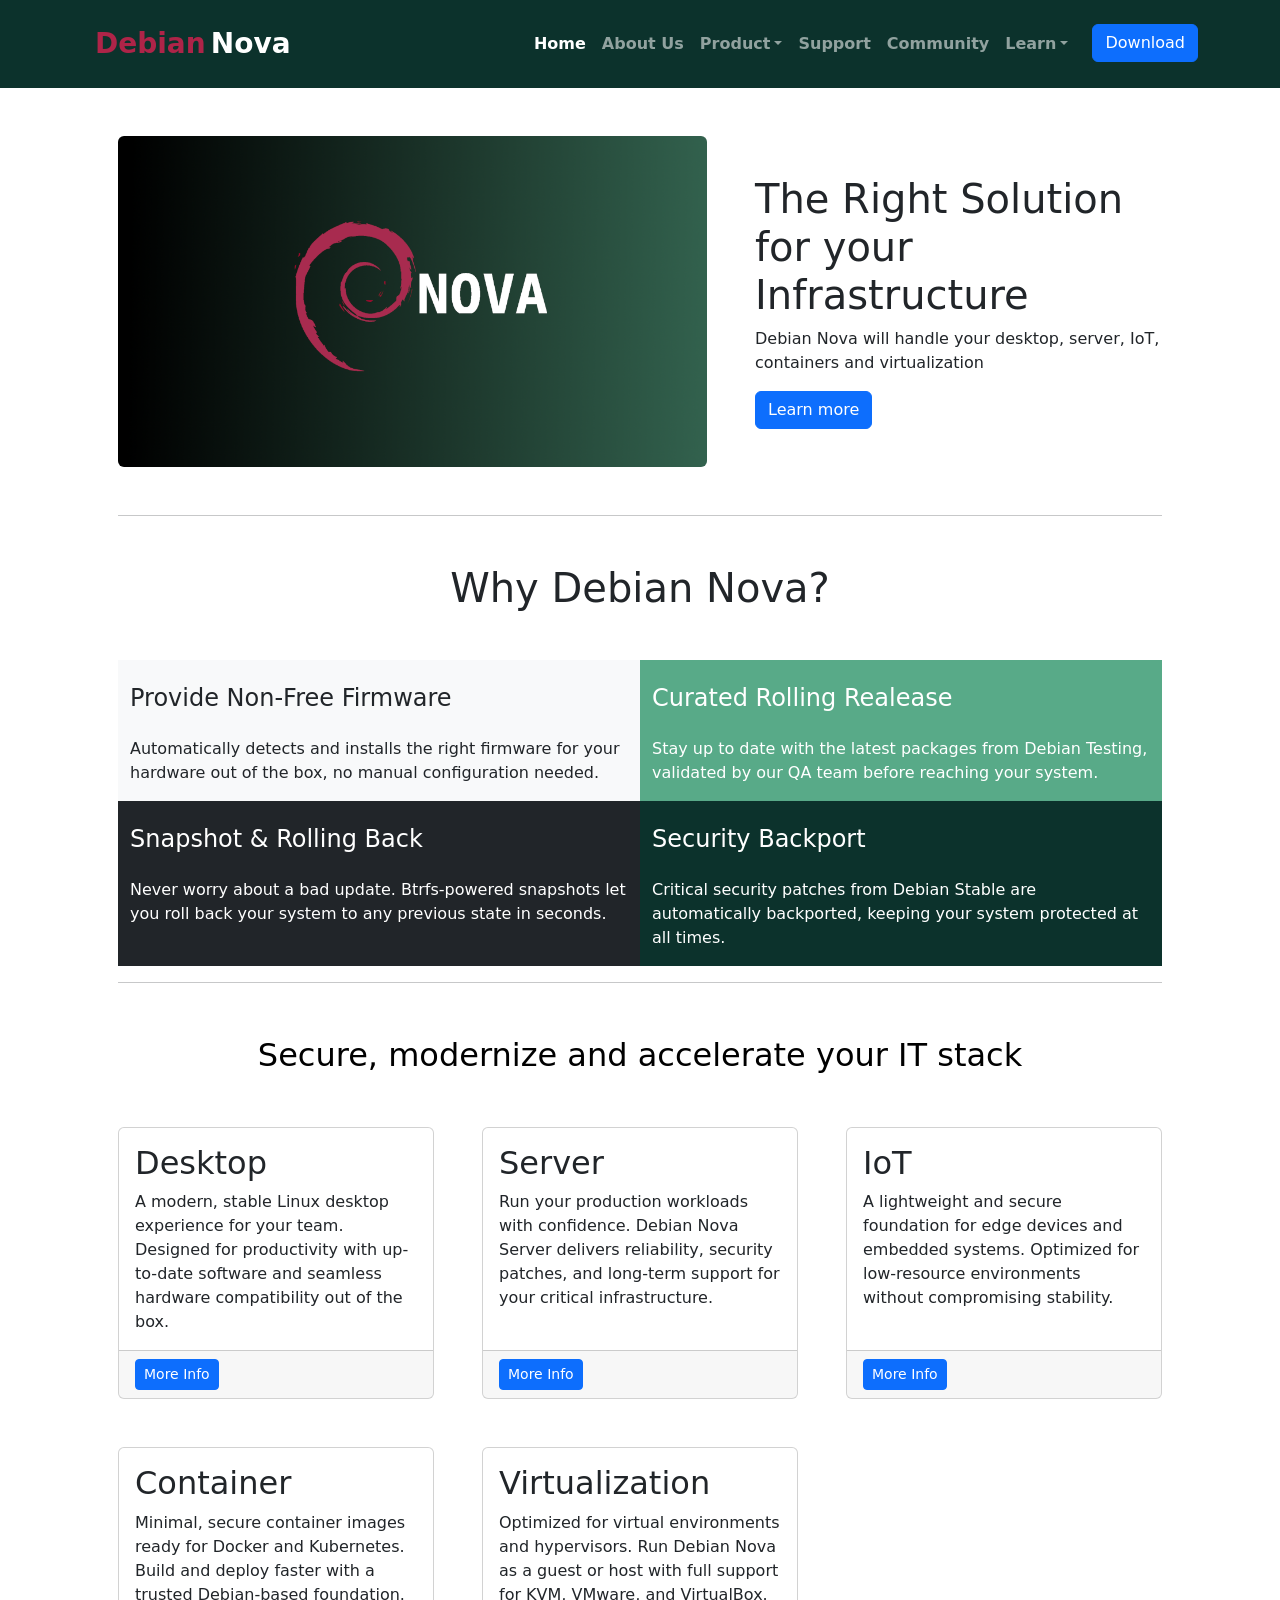
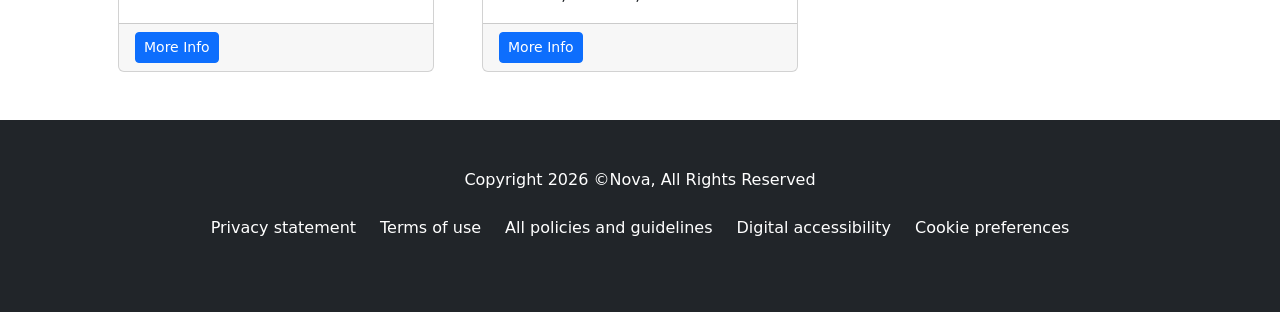
==== index.html @ 60dd5a4a "desain awal home page" ====
<!DOCTYPE html>
<html lang="en">
    <head>
        <meta charset="utf-8" />
        <meta name="viewport" content="width=device-width, initial-scale=1, shrink-to-fit=no" />
        <meta name="description" content="" />
        <meta name="author" content="" />
        <title>Debian Nova — Open Source Sofware Linux Distribution for Enterprise</title>
        <!-- Favicon-->
        <link rel="icon" type="image/x-icon" href="assets/favicon.ico" />
        <!-- Core theme CSS (includes Bootstrap)-->
        <link href="css/bootstrap-style.css" rel="stylesheet" />
        <link href="css/style.css" rel="stylesheet" />
    </head>
    <body>
        <!-- Responsive navbar-->
        <nav class="navbar navbar-expand-lg navbar-dark bg-deep-forest-green sticky-top">
            <div class="container py-2">
				<button class="btn nav-bar-brand">
					<span class="fs-3 text-decoration-none fw-bold text-crimson" href="#!">Debian</span>
					<span class="fs-3 text-decoration-none fw-bold text-white" href="#!">Nova</span>
				</button>
                <button class="navbar-toggler" type="button" data-bs-toggle="collapse" data-bs-target="#navbarSupportedContent" aria-controls="navbarSupportedContent" aria-expanded="false" aria-label="Toggle navigation"><span class="navbar-toggler-icon"></span></button>
                <div class="collapse navbar-collapse" id="navbarSupportedContent">
                    <ul class="navbar-nav ms-auto mb-2 mb-lg-0">
                        <li class="nav-item fw-bold"><a class="nav-link active" aria-current="page" href="#!">Home</a></li>
                        <li class="nav-item fw-bold"><a class="nav-link" href="#!">About Us</a></li>
                        <li class="nav-item">
							<div class="dropdown">
								<a class="nav-link fw-bold dropdown-toggle" data-bs-toggle="dropdown" aria-expanded="false" href="#">Product</a>
								<ul class="dropdown-menu">
									<li class="nav-item"><a class="dropdown-item" href="#!">Documentation</a></li>
									<li class="nav-item"><a class="dropdown-item" href="#!">Subscription</a></li>
								</ul>
							</div>
						</li>
                        <li class="nav-item fw-bold"><a class="nav-link" href="#!">Support</a></li>
                        <li class="nav-item fw-bold"><a class="nav-link" href="#!">Community</a></li>
                        <li class="nav-item">
							<div class="dropdown">
								<a class="nav-link fw-bold dropdown-toggle" data-bs-toggle="dropdown" aria-expanded="false" href="#!">Learn</a>
								<ul class="dropdown-menu">
									<li class="nav-item"><a class="dropdown-item" href="#!">Training</a></li>
									<li class="nav-item"><a class="dropdown-item" href="#!">Certification</a></li>
								</ul>
							</div>
						</li>
                        <li class="nav-item">
							<a class="btn btn-primary ms-3" href="#!">Download</a>
						</li>
                    </ul>
                </div>
            </div>
        </nav>
        <!-- Page Content-->
        <div class="container px-4 px-lg-5">
            <!-- Heading Row-->
            <div class="row gx-4 gx-lg-5 align-items-center my-5">
                <div class="col-lg-7">
					<img class="img-fluid rounded mb-4 mb-lg-0" src="assets/debian-nova-logo-gradient.png" alt="..." />
				</div>
                <div class="col-lg-5">
                    <h1 class="font-weight-light">The Right Solution for your Infrastructure</h1>
					<p>Debian Nova will handle your desktop, server, IoT, containers and virtualization</p>
                    <a class="btn btn-primary" href="#learn-more">Learn more</a>
                </div>
            </div>
            <!-- Learn more -->
            <div class="grid-row--50-50-on-large" id="learn-more">
				<hr class="p-rule">
				<div class="text-center m-5">
					<h1>Why Debian Nova?</h1>
				</div>
					<div class="container">
						<div class="row">
							<div class="col-md-6 bg-light">
								<h4 class="mt-4 mb-4">Provide Non-Free Firmware</h4>
								<p>
									Automatically detects and installs the right firmware for your hardware
									out of the box, no manual configuration needed.
								</p>
								<!--<a href="#" class="btn btn-outline-dark">Explore Desktop</a>-->
							</div>
							<div class="col-md-6 bg-medium-aquamarine">
								<h4 class="mt-4 mb-4 text-white">Curated Rolling Realease</h4>
								<p class="text-white">
									Stay up to date with the latest packages from Debian Testing,
									validated by our QA team before reaching your system.
								</p>
								<!--<a href="#" class="btn btn-outline-dark">Explore Server</a>-->
							</div>
						</div>
						<div class="row">
							<div class="col-md-6 bg-dark">
								<h4 class="mt-4 mb-4 text-white">Snapshot & Rolling Back</h4>
								<p class="text-white">
									Never worry about a bad update. Btrfs-powered snapshots let you
									roll back your system to any previous state in seconds.
								</p>
								<!--<a href="#" class="btn btn-outline-dark">Explore Container</a>-->
							</div>
							<div class="col-md-6 bg-deep-forest-green">
								<h4 class="mt-4 mb-4 text-white">Security Backport</h4>
								<p class="text-white">
									Critical security patches from Debian Stable are automatically
									backported, keeping your system protected at all times.
								</p>
								<!--<a href="#" class="btn btn-outline-dark">Cut Your Cost</a>-->
							</div>
						</div>
					</div>
				<hr class="p-rule">
            </div>
			<p class="text-center text-black m-5 fs-2" id="learn-more">Secure, modernize and accelerate your IT stack</p>
            <!-- Content Row-->
            <div class="row gx-4 gx-lg-5">
                <div class="col-md-4 mb-5">
                    <div class="card h-100">
                        <div class="card-body">
                            <h2 class="card-title">Desktop</h2>
                            <p class="card-text">
								A modern, stable Linux desktop experience for your team. Designed for productivity with up-to-date software and seamless hardware compatibility out of the box.
							</p>
                        </div>
                        <div class="card-footer"><a class="btn btn-primary btn-sm" href="#!">More Info</a></div>
                    </div>
                </div>
                <div class="col-md-4 mb-5">
                    <div class="card h-100">
                        <div class="card-body">
                            <h2 class="card-title">Server</h2>
                            <p class="card-text">
								Run your production workloads with confidence. Debian Nova Server delivers reliability, security patches, and long-term support for your critical infrastructure.
							</p>
                        </div>
                        <div class="card-footer"><a class="btn btn-primary btn-sm" href="#!">More Info</a></div>
                    </div>
                </div>
                <div class="col-md-4 mb-5">
                    <div class="card h-100">
                        <div class="card-body">
                            <h2 class="card-title">IoT</h2>
                            <p class="card-text">
								A lightweight and secure foundation for edge devices and embedded systems. Optimized for low-resource environments without compromising stability.
							</p>
                        </div>
                        <div class="card-footer"><a class="btn btn-primary btn-sm" href="#!">More Info</a></div>
                    </div>
                </div>
                <div class="col-md-4 mb-5">
                    <div class="card h-100">
                        <div class="card-body">
                            <h2 class="card-title">Container</h2>
                            <p class="card-text">
								Minimal, secure container images ready for Docker and Kubernetes. Build and deploy faster with a trusted Debian-based foundation.
							</p>
                        </div>
                        <div class="card-footer"><a class="btn btn-primary btn-sm" href="#!">More Info</a></div>
                    </div>
                </div>
                <div class="col-md-4 mb-5">
                    <div class="card h-100">
                        <div class="card-body">
                            <h2 class="card-title">Virtualization</h2>
                            <p class="card-text">
								Optimized for virtual environments and hypervisors. Run Debian Nova as a guest or host with full support for KVM, VMware, and VirtualBox.
							</p>
                        </div>
                        <div class="card-footer"><a class="btn btn-primary btn-sm" href="#!">More Info</a></div>
                    </div>
                </div>
            </div>
        </div>
        <!-- Footer-->
        <footer class="py-5 bg-dark">
            <div class="container px-4 px-lg-5">
				<p class="m-0 text-center text-white">Copyright 2026 &copy;Nova, All Rights Reserved</p>
				<div class="my-4 justify-content-center d-flex gap-4">
					<a class="text-white text-decoration-none hover-underline" href="#">Privacy statement</a>
					<a class="text-white text-decoration-none hover-underline" href="#">Terms of use</a>
					<a class="text-white text-decoration-none hover-underline" href="#">All policies and guidelines</a>
					<a class="text-white text-decoration-none hover-underline" href="#">Digital accessibility</a>
					<a class="text-white text-decoration-none hover-underline" href="#">Cookie preferences</a>
				</div>
			</div>
        </footer>
        <!-- Bootstrap core JS-->
        <script src="https://cdn.jsdelivr.net/npm/bootstrap@5.2.3/dist/js/bootstrap.bundle.min.js"></script>
        <!-- Core theme JS-->
        <script src="js/scripts.js"></script>
    </body>
</html>
---- css/style.css ----
:root {
	--clr-premium-white: #F6F3EB;
	--clr-deep-forest-green: #0c322c;
	--clr-medium-aquamarine: #58aa88;

	--clr-deep-forest-green-rgb: 12, 50, 44;
	--clr-medium-aquamarine-rgb: 88, 170, 136;
	--clr-crimson-rgb: 174, 36, 72;
}

.text-crimson {
  --bs-text-opacity: 1;
  color: rgba(174, 36, 72, 1) !important;
}

.text-crimson-50 {
  --bs-text-opacity: 1;
  color: rgba(174, 36, 72, 0.5) !important;
}

.bg-medium-aquamarine {
	--clr-bg-opacity: 1;
	background-color: rgba(var(--clr-medium-aquamarine-rgb), var(--clr-bg-opacity)) !important;
}

.bg-crimson {
	--clr-bg-opacity: 1;
	background-color: rgba(var(--clr-crimson-rgb), var(--clr-bg-opacity)) !important;
}

.bg-deep-forest-green {
	--clr-bg-opacity: 1;
	background-color: rgba(var(--clr-deep-forest-green-rgb), var(--clr-bg-opacity)) !important;
}
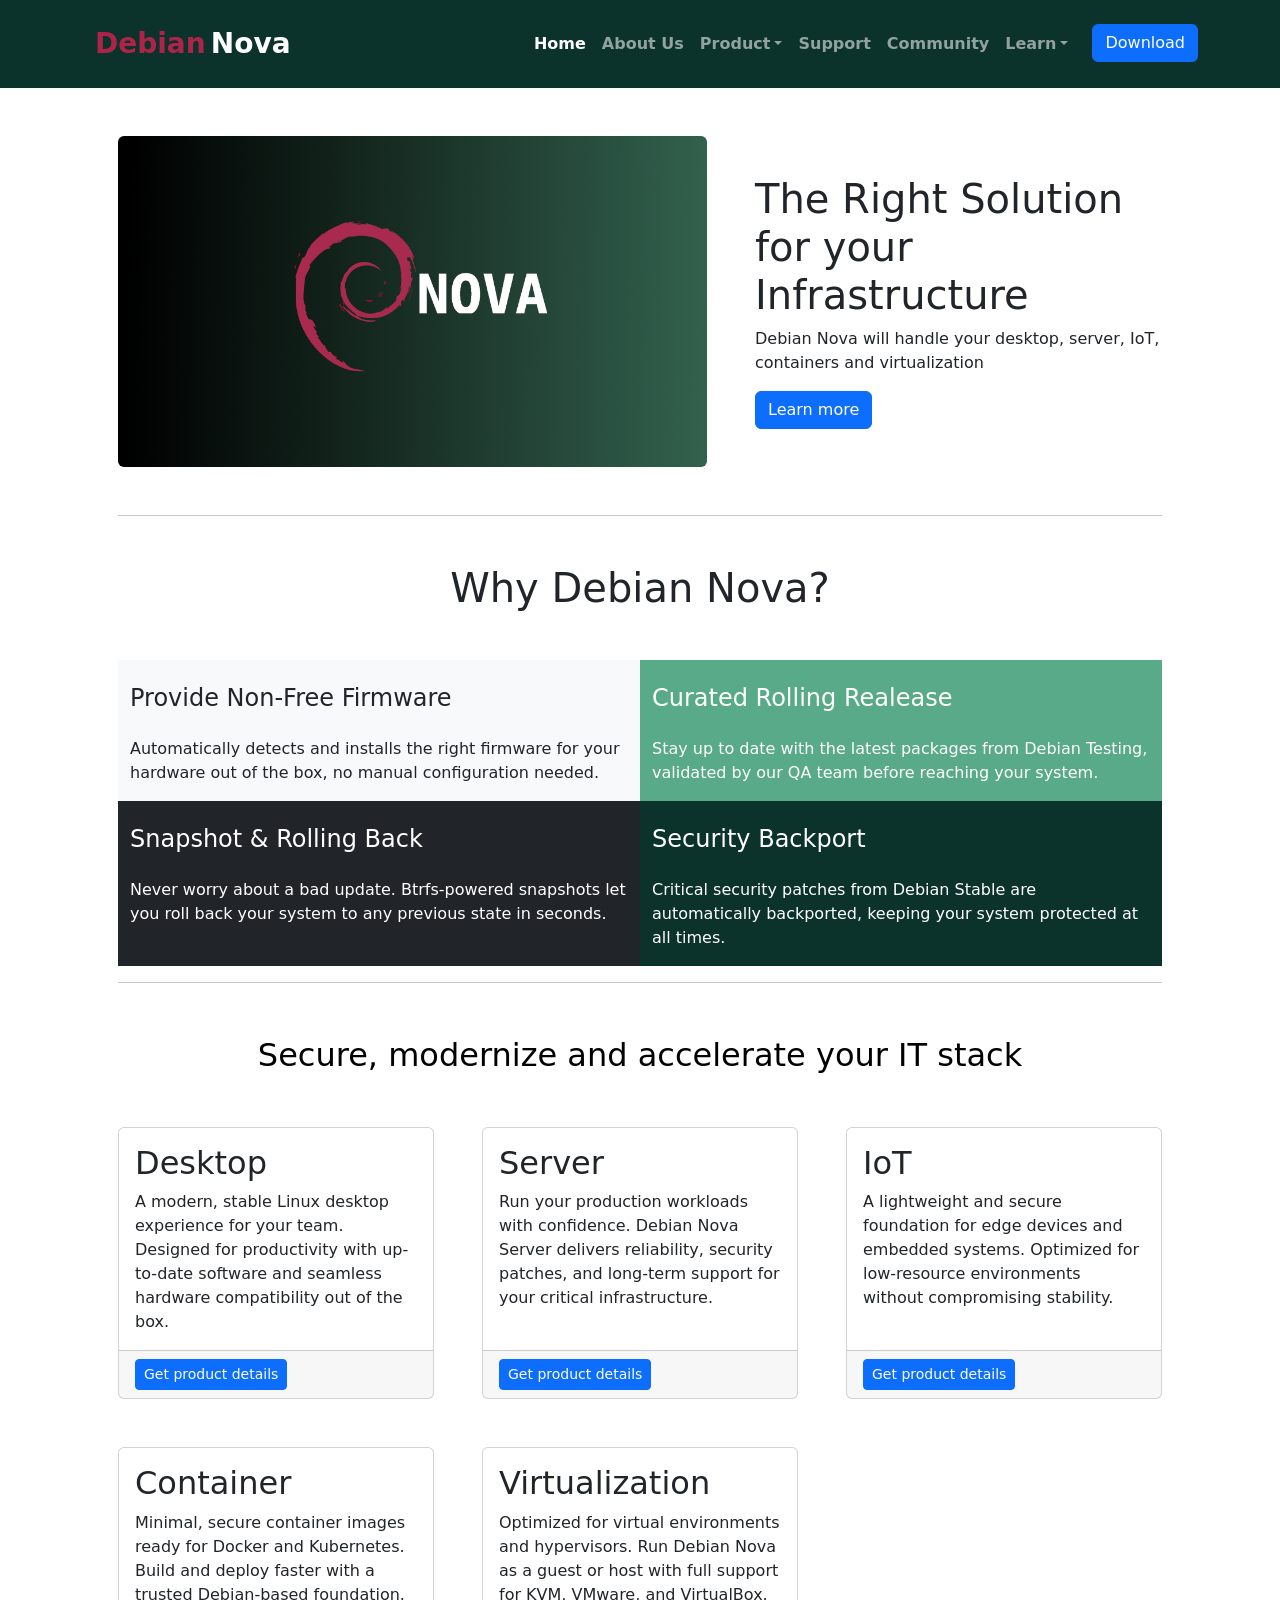
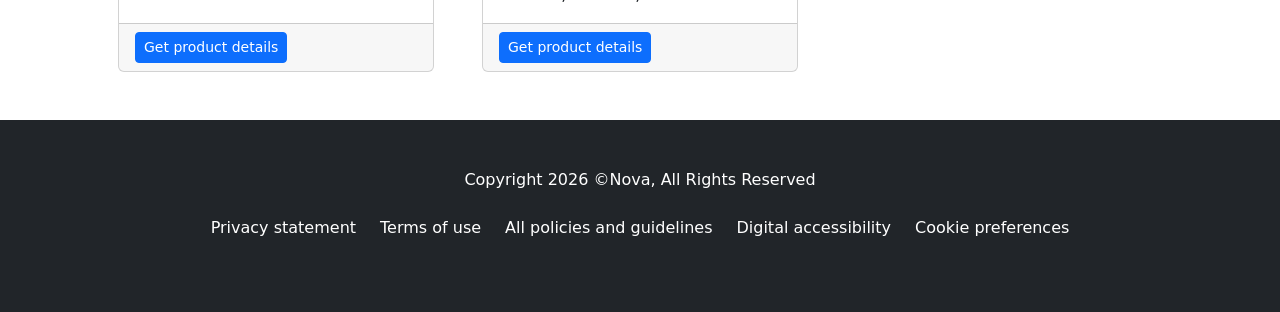
==== commit 0b959b57: "perubahan kecil" ====
--- a/index.html
+++ b/index.html
@@ -3,7 +3,7 @@
     <head>
         <meta charset="utf-8" />
         <meta name="viewport" content="width=device-width, initial-scale=1, shrink-to-fit=no" />
-        <meta name="description" content="" />
+        <meta name="description" content="Home page" />
         <meta name="author" content="" />
         <title>Debian Nova — Open Source Sofware Linux Distribution for Enterprise</title>
         <!-- Favicon-->
@@ -13,45 +13,8 @@
         <link href="css/style.css" rel="stylesheet" />
     </head>
     <body>
-        <!-- Responsive navbar-->
-        <nav class="navbar navbar-expand-lg navbar-dark bg-deep-forest-green sticky-top">
-            <div class="container py-2">
-				<button class="btn nav-bar-brand">
-					<span class="fs-3 text-decoration-none fw-bold text-crimson" href="#!">Debian</span>
-					<span class="fs-3 text-decoration-none fw-bold text-white" href="#!">Nova</span>
-				</button>
-                <button class="navbar-toggler" type="button" data-bs-toggle="collapse" data-bs-target="#navbarSupportedContent" aria-controls="navbarSupportedContent" aria-expanded="false" aria-label="Toggle navigation"><span class="navbar-toggler-icon"></span></button>
-                <div class="collapse navbar-collapse" id="navbarSupportedContent">
-                    <ul class="navbar-nav ms-auto mb-2 mb-lg-0">
-                        <li class="nav-item fw-bold"><a class="nav-link active" aria-current="page" href="#!">Home</a></li>
-                        <li class="nav-item fw-bold"><a class="nav-link" href="#!">About Us</a></li>
-                        <li class="nav-item">
-							<div class="dropdown">
-								<a class="nav-link fw-bold dropdown-toggle" data-bs-toggle="dropdown" aria-expanded="false" href="#">Product</a>
-								<ul class="dropdown-menu">
-									<li class="nav-item"><a class="dropdown-item" href="#!">Documentation</a></li>
-									<li class="nav-item"><a class="dropdown-item" href="#!">Subscription</a></li>
-								</ul>
-							</div>
-						</li>
-                        <li class="nav-item fw-bold"><a class="nav-link" href="#!">Support</a></li>
-                        <li class="nav-item fw-bold"><a class="nav-link" href="#!">Community</a></li>
-                        <li class="nav-item">
-							<div class="dropdown">
-								<a class="nav-link fw-bold dropdown-toggle" data-bs-toggle="dropdown" aria-expanded="false" href="#!">Learn</a>
-								<ul class="dropdown-menu">
-									<li class="nav-item"><a class="dropdown-item" href="#!">Training</a></li>
-									<li class="nav-item"><a class="dropdown-item" href="#!">Certification</a></li>
-								</ul>
-							</div>
-						</li>
-                        <li class="nav-item">
-							<a class="btn btn-primary ms-3" href="#!">Download</a>
-						</li>
-                    </ul>
-                </div>
-            </div>
-        </nav>
+		<script src="js/navbar.js"></script>
+		<custom-navbar></custom-navbar>
         <!-- Page Content-->
         <div class="container px-4 px-lg-5">
             <!-- Heading Row-->
@@ -76,16 +39,14 @@
 							<div class="col-md-6 bg-light">
 								<h4 class="mt-4 mb-4">Provide Non-Free Firmware</h4>
 								<p>
-									Automatically detects and installs the right firmware for your hardware
-									out of the box, no manual configuration needed.
+									Automatically detects and installs the right firmware for your hardware out of the box, no manual configuration needed.
 								</p>
 								<!--<a href="#" class="btn btn-outline-dark">Explore Desktop</a>-->
 							</div>
 							<div class="col-md-6 bg-medium-aquamarine">
 								<h4 class="mt-4 mb-4 text-white">Curated Rolling Realease</h4>
 								<p class="text-white">
-									Stay up to date with the latest packages from Debian Testing,
-									validated by our QA team before reaching your system.
+									Stay up to date with the latest packages from Debian Testing, validated by our QA team before reaching your system.
 								</p>
 								<!--<a href="#" class="btn btn-outline-dark">Explore Server</a>-->
 							</div>
@@ -94,16 +55,14 @@
 							<div class="col-md-6 bg-dark">
 								<h4 class="mt-4 mb-4 text-white">Snapshot & Rolling Back</h4>
 								<p class="text-white">
-									Never worry about a bad update. Btrfs-powered snapshots let you
-									roll back your system to any previous state in seconds.
+									Never worry about a bad update. Btrfs-powered snapshots let you roll back your system to any previous state in seconds.
 								</p>
 								<!--<a href="#" class="btn btn-outline-dark">Explore Container</a>-->
 							</div>
 							<div class="col-md-6 bg-deep-forest-green">
 								<h4 class="mt-4 mb-4 text-white">Security Backport</h4>
 								<p class="text-white">
-									Critical security patches from Debian Stable are automatically
-									backported, keeping your system protected at all times.
+									Critical security patches from Debian Stable are automatically backported, keeping your system protected at all times.
 								</p>
 								<!--<a href="#" class="btn btn-outline-dark">Cut Your Cost</a>-->
 							</div>
@@ -122,7 +81,7 @@
 								A modern, stable Linux desktop experience for your team. Designed for productivity with up-to-date software and seamless hardware compatibility out of the box.
 							</p>
                         </div>
-                        <div class="card-footer"><a class="btn btn-primary btn-sm" href="#!">More Info</a></div>
+                        <div class="card-footer"><a class="btn btn-primary btn-sm" href="#!">Get product details</a></div>
                     </div>
                 </div>
                 <div class="col-md-4 mb-5">
@@ -133,7 +92,7 @@
 								Run your production workloads with confidence. Debian Nova Server delivers reliability, security patches, and long-term support for your critical infrastructure.
 							</p>
                         </div>
-                        <div class="card-footer"><a class="btn btn-primary btn-sm" href="#!">More Info</a></div>
+                        <div class="card-footer"><a class="btn btn-primary btn-sm" href="#!">Get product details</a></div>
                     </div>
                 </div>
                 <div class="col-md-4 mb-5">
@@ -144,7 +103,7 @@
 								A lightweight and secure foundation for edge devices and embedded systems. Optimized for low-resource environments without compromising stability.
 							</p>
                         </div>
-                        <div class="card-footer"><a class="btn btn-primary btn-sm" href="#!">More Info</a></div>
+                        <div class="card-footer"><a class="btn btn-primary btn-sm" href="#!">Get product details</a></div>
                     </div>
                 </div>
                 <div class="col-md-4 mb-5">
@@ -155,7 +114,7 @@
 								Minimal, secure container images ready for Docker and Kubernetes. Build and deploy faster with a trusted Debian-based foundation.
 							</p>
                         </div>
-                        <div class="card-footer"><a class="btn btn-primary btn-sm" href="#!">More Info</a></div>
+                        <div class="card-footer"><a class="btn btn-primary btn-sm" href="#!">Get product details</a></div>
                     </div>
                 </div>
                 <div class="col-md-4 mb-5">
@@ -166,24 +125,13 @@
 								Optimized for virtual environments and hypervisors. Run Debian Nova as a guest or host with full support for KVM, VMware, and VirtualBox.
 							</p>
                         </div>
-                        <div class="card-footer"><a class="btn btn-primary btn-sm" href="#!">More Info</a></div>
+                        <div class="card-footer"><a class="btn btn-primary btn-sm" href="#!">Get product details</a></div>
                     </div>
                 </div>
             </div>
         </div>
-        <!-- Footer-->
-        <footer class="py-5 bg-dark">
-            <div class="container px-4 px-lg-5">
-				<p class="m-0 text-center text-white">Copyright 2026 &copy;Nova, All Rights Reserved</p>
-				<div class="my-4 justify-content-center d-flex gap-4">
-					<a class="text-white text-decoration-none hover-underline" href="#">Privacy statement</a>
-					<a class="text-white text-decoration-none hover-underline" href="#">Terms of use</a>
-					<a class="text-white text-decoration-none hover-underline" href="#">All policies and guidelines</a>
-					<a class="text-white text-decoration-none hover-underline" href="#">Digital accessibility</a>
-					<a class="text-white text-decoration-none hover-underline" href="#">Cookie preferences</a>
-				</div>
-			</div>
-        </footer>
+		<script src="js/footer.js"></script>
+		<custom-footer>
         <!-- Bootstrap core JS-->
         <script src="https://cdn.jsdelivr.net/npm/bootstrap@5.2.3/dist/js/bootstrap.bundle.min.js"></script>
         <!-- Core theme JS-->
--- a/css/style.css
+++ b/css/style.css
@@ -5,7 +5,9 @@
 
 	--clr-deep-forest-green-rgb: 12, 50, 44;
 	--clr-medium-aquamarine-rgb: 88, 170, 136;
+	--clr-light-crimson-rgb: 175, 79, 104;
 	--clr-crimson-rgb: 174, 36, 72;
+	--clr-crimson-rgb-50: 174, 36, 72;
 }
 
 .text-crimson {
@@ -28,7 +30,16 @@
 	background-color: rgba(var(--clr-crimson-rgb), var(--clr-bg-opacity)) !important;
 }
 
+.bg-light-crimson {
+	--clr-bg-opacity: 1;
+	background-color: rgba(var(--clr-light-crimson-rgb), var(--clr-bg-opacity)) !important;
+}
+
 .bg-deep-forest-green {
 	--clr-bg-opacity: 1;
 	background-color: rgba(var(--clr-deep-forest-green-rgb), var(--clr-bg-opacity)) !important;
 }
+
+.hover-underline:hover {
+	text-decoration: underline !important;
+}
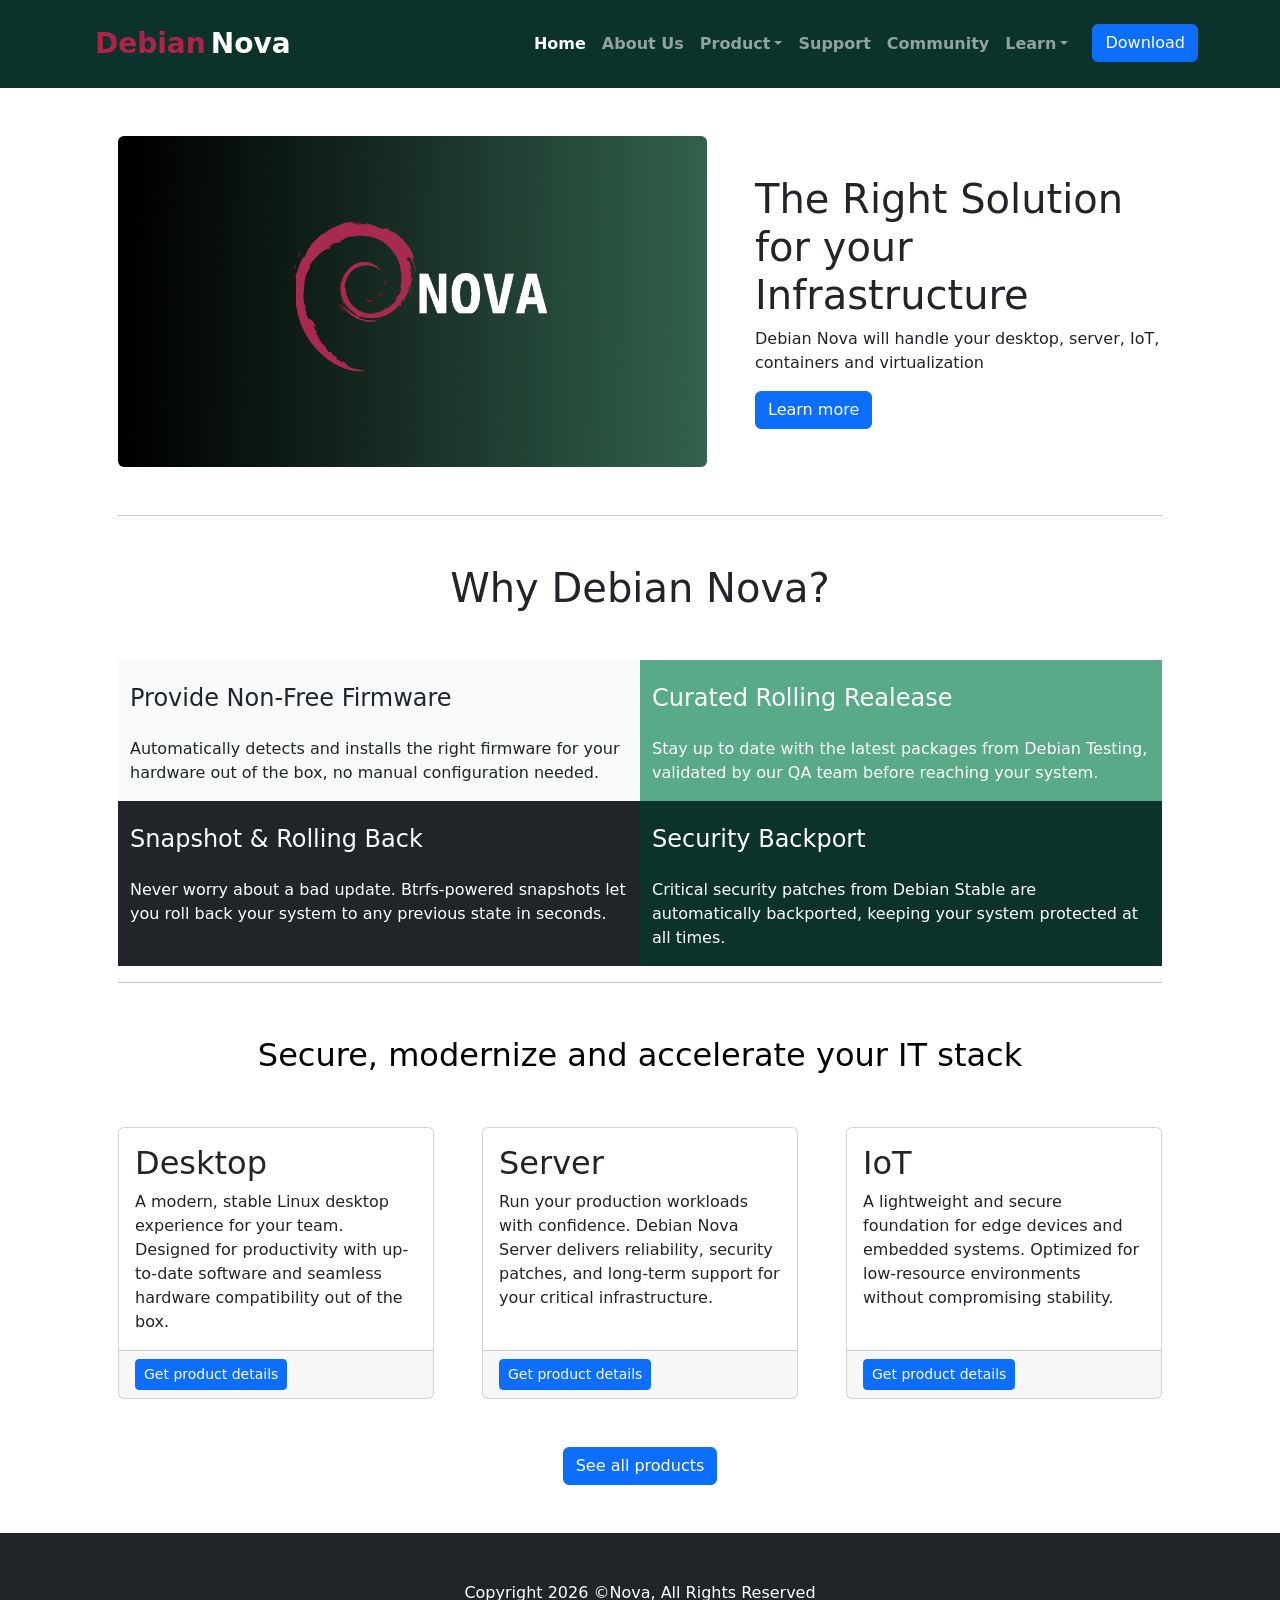
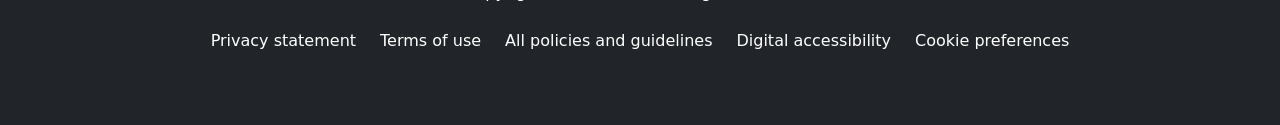
==== commit 1e8fb1cc: "menambahkan button 'See all products'" ====
--- a/index.html
+++ b/index.html
@@ -17,118 +17,109 @@
 		<custom-navbar></custom-navbar>
         <!-- Page Content-->
         <div class="container px-4 px-lg-5">
-            <!-- Heading Row-->
-            <div class="row gx-4 gx-lg-5 align-items-center my-5">
-                <div class="col-lg-7">
-					<img class="img-fluid rounded mb-4 mb-lg-0" src="assets/debian-nova-logo-gradient.png" alt="..." />
+
+			<section>
+				<!-- Heading Row-->
+				<div class="row gx-4 gx-lg-5 align-items-center my-5">
+					<div class="col-lg-7">
+						<img class="img-fluid rounded mb-4 mb-lg-0" src="assets/debian-nova-logo-gradient.png" alt="logo debian nova" />
+					</div>
+					<div class="col-lg-5">
+						<h1 class="font-weight-light">The Right Solution for your Infrastructure</h1>
+						<p>Debian Nova will handle your desktop, server, IoT, containers and virtualization</p>
+						<a class="btn btn-primary" href="#learn-more">Learn more</a>
+					</div>
 				</div>
-                <div class="col-lg-5">
-                    <h1 class="font-weight-light">The Right Solution for your Infrastructure</h1>
-					<p>Debian Nova will handle your desktop, server, IoT, containers and virtualization</p>
-                    <a class="btn btn-primary" href="#learn-more">Learn more</a>
-                </div>
-            </div>
-            <!-- Learn more -->
-            <div class="grid-row--50-50-on-large" id="learn-more">
-				<hr class="p-rule">
-				<div class="text-center m-5">
-					<h1>Why Debian Nova?</h1>
-				</div>
-					<div class="container">
-						<div class="row">
-							<div class="col-md-6 bg-light">
-								<h4 class="mt-4 mb-4">Provide Non-Free Firmware</h4>
-								<p>
-									Automatically detects and installs the right firmware for your hardware out of the box, no manual configuration needed.
-								</p>
-								<!--<a href="#" class="btn btn-outline-dark">Explore Desktop</a>-->
+			</section>
+
+			<section>
+				<!-- Learn more -->
+				<div class="grid-row--50-50-on-large" id="learn-more">
+					<hr class="p-rule">
+					<div class="text-center m-5">
+						<h1>Why Debian Nova?</h1>
+					</div>
+						<div class="container">
+							<div class="row">
+								<div class="col-md-6 bg-light">
+									<h4 class="mt-4 mb-4">Provide Non-Free Firmware</h4>
+									<p>
+										Automatically detects and installs the right firmware for your hardware out of the box, no manual configuration needed.
+									</p>
+									<!--<a href="#" class="btn btn-outline-dark">Explore Desktop</a>-->
+								</div>
+								<div class="col-md-6 bg-medium-aquamarine">
+									<h4 class="mt-4 mb-4 text-white">Curated Rolling Realease</h4>
+									<p class="text-white">
+										Stay up to date with the latest packages from Debian Testing, validated by our QA team before reaching your system.
+									</p>
+									<!--<a href="#" class="btn btn-outline-dark">Explore Server</a>-->
+								</div>
 							</div>
-							<div class="col-md-6 bg-medium-aquamarine">
-								<h4 class="mt-4 mb-4 text-white">Curated Rolling Realease</h4>
-								<p class="text-white">
-									Stay up to date with the latest packages from Debian Testing, validated by our QA team before reaching your system.
-								</p>
-								<!--<a href="#" class="btn btn-outline-dark">Explore Server</a>-->
+							<div class="row">
+								<div class="col-md-6 bg-dark">
+									<h4 class="mt-4 mb-4 text-white">Snapshot & Rolling Back</h4>
+									<p class="text-white">
+										Never worry about a bad update. Btrfs-powered snapshots let you roll back your system to any previous state in seconds.
+									</p>
+									<!--<a href="#" class="btn btn-outline-dark">Explore Container</a>-->
+								</div>
+								<div class="col-md-6 bg-deep-forest-green">
+									<h4 class="mt-4 mb-4 text-white">Security Backport</h4>
+									<p class="text-white">
+										Critical security patches from Debian Stable are automatically backported, keeping your system protected at all times.
+									</p>
+									<!--<a href="#" class="btn btn-outline-dark">Cut Your Cost</a>-->
+								</div>
 							</div>
 						</div>
-						<div class="row">
-							<div class="col-md-6 bg-dark">
-								<h4 class="mt-4 mb-4 text-white">Snapshot & Rolling Back</h4>
-								<p class="text-white">
-									Never worry about a bad update. Btrfs-powered snapshots let you roll back your system to any previous state in seconds.
+					<hr class="p-rule">
+				</div>
+			</section>
+
+			<section class="my-5">
+				<p class="text-center text-black m-5 fs-2" id="learn-more">Secure, modernize and accelerate your IT stack</p>
+				<!-- Content Row-->
+				<div class="row gx-4 gx-lg-5">
+					<div class="col-md-4 mb-5">
+						<div class="card h-100">
+							<div class="card-body">
+								<h2 class="card-title">Desktop</h2>
+								<p class="card-text">
+									A modern, stable Linux desktop experience for your team. Designed for productivity with up-to-date software and seamless hardware compatibility out of the box.
 								</p>
-								<!--<a href="#" class="btn btn-outline-dark">Explore Container</a>-->
 							</div>
-							<div class="col-md-6 bg-deep-forest-green">
-								<h4 class="mt-4 mb-4 text-white">Security Backport</h4>
-								<p class="text-white">
-									Critical security patches from Debian Stable are automatically backported, keeping your system protected at all times.
-								</p>
-								<!--<a href="#" class="btn btn-outline-dark">Cut Your Cost</a>-->
-							</div>
+							<div class="card-footer"><a class="btn btn-primary btn-sm" href="#!">Get product details</a></div>
 						</div>
 					</div>
-				<hr class="p-rule">
-            </div>
-			<p class="text-center text-black m-5 fs-2" id="learn-more">Secure, modernize and accelerate your IT stack</p>
-            <!-- Content Row-->
-            <div class="row gx-4 gx-lg-5">
-                <div class="col-md-4 mb-5">
-                    <div class="card h-100">
-                        <div class="card-body">
-                            <h2 class="card-title">Desktop</h2>
-                            <p class="card-text">
-								A modern, stable Linux desktop experience for your team. Designed for productivity with up-to-date software and seamless hardware compatibility out of the box.
-							</p>
-                        </div>
-                        <div class="card-footer"><a class="btn btn-primary btn-sm" href="#!">Get product details</a></div>
-                    </div>
-                </div>
-                <div class="col-md-4 mb-5">
-                    <div class="card h-100">
-                        <div class="card-body">
-                            <h2 class="card-title">Server</h2>
-                            <p class="card-text">
-								Run your production workloads with confidence. Debian Nova Server delivers reliability, security patches, and long-term support for your critical infrastructure.
-							</p>
-                        </div>
-                        <div class="card-footer"><a class="btn btn-primary btn-sm" href="#!">Get product details</a></div>
-                    </div>
-                </div>
-                <div class="col-md-4 mb-5">
-                    <div class="card h-100">
-                        <div class="card-body">
-                            <h2 class="card-title">IoT</h2>
-                            <p class="card-text">
-								A lightweight and secure foundation for edge devices and embedded systems. Optimized for low-resource environments without compromising stability.
-							</p>
-                        </div>
-                        <div class="card-footer"><a class="btn btn-primary btn-sm" href="#!">Get product details</a></div>
-                    </div>
-                </div>
-                <div class="col-md-4 mb-5">
-                    <div class="card h-100">
-                        <div class="card-body">
-                            <h2 class="card-title">Container</h2>
-                            <p class="card-text">
-								Minimal, secure container images ready for Docker and Kubernetes. Build and deploy faster with a trusted Debian-based foundation.
-							</p>
-                        </div>
-                        <div class="card-footer"><a class="btn btn-primary btn-sm" href="#!">Get product details</a></div>
-                    </div>
-                </div>
-                <div class="col-md-4 mb-5">
-                    <div class="card h-100">
-                        <div class="card-body">
-                            <h2 class="card-title">Virtualization</h2>
-                            <p class="card-text">
-								Optimized for virtual environments and hypervisors. Run Debian Nova as a guest or host with full support for KVM, VMware, and VirtualBox.
-							</p>
-                        </div>
-                        <div class="card-footer"><a class="btn btn-primary btn-sm" href="#!">Get product details</a></div>
-                    </div>
-                </div>
-            </div>
+					<div class="col-md-4 mb-5">
+						<div class="card h-100">
+							<div class="card-body">
+								<h2 class="card-title">Server</h2>
+								<p class="card-text">
+									Run your production workloads with confidence. Debian Nova Server delivers reliability, security patches, and long-term support for your critical infrastructure.
+								</p>
+							</div>
+							<div class="card-footer"><a class="btn btn-primary btn-sm" href="#!">Get product details</a></div>
+						</div>
+					</div>
+					<div class="col-md-4 mb-5">
+						<div class="card h-100">
+							<div class="card-body">
+								<h2 class="card-title">IoT</h2>
+								<p class="card-text">
+									A lightweight and secure foundation for edge devices and embedded systems. Optimized for low-resource environments without compromising stability.
+								</p>
+							</div>
+							<div class="card-footer"><a class="btn btn-primary btn-sm" href="#!">Get product details</a></div>
+						</div>
+					</div>
+				</div>
+				<div class="d-flex justify-content-center">
+					<button class="btn btn-primary">See all products</button>
+				</div>
+			</section>
+
         </div>
 		<script src="js/footer.js"></script>
 		<custom-footer>
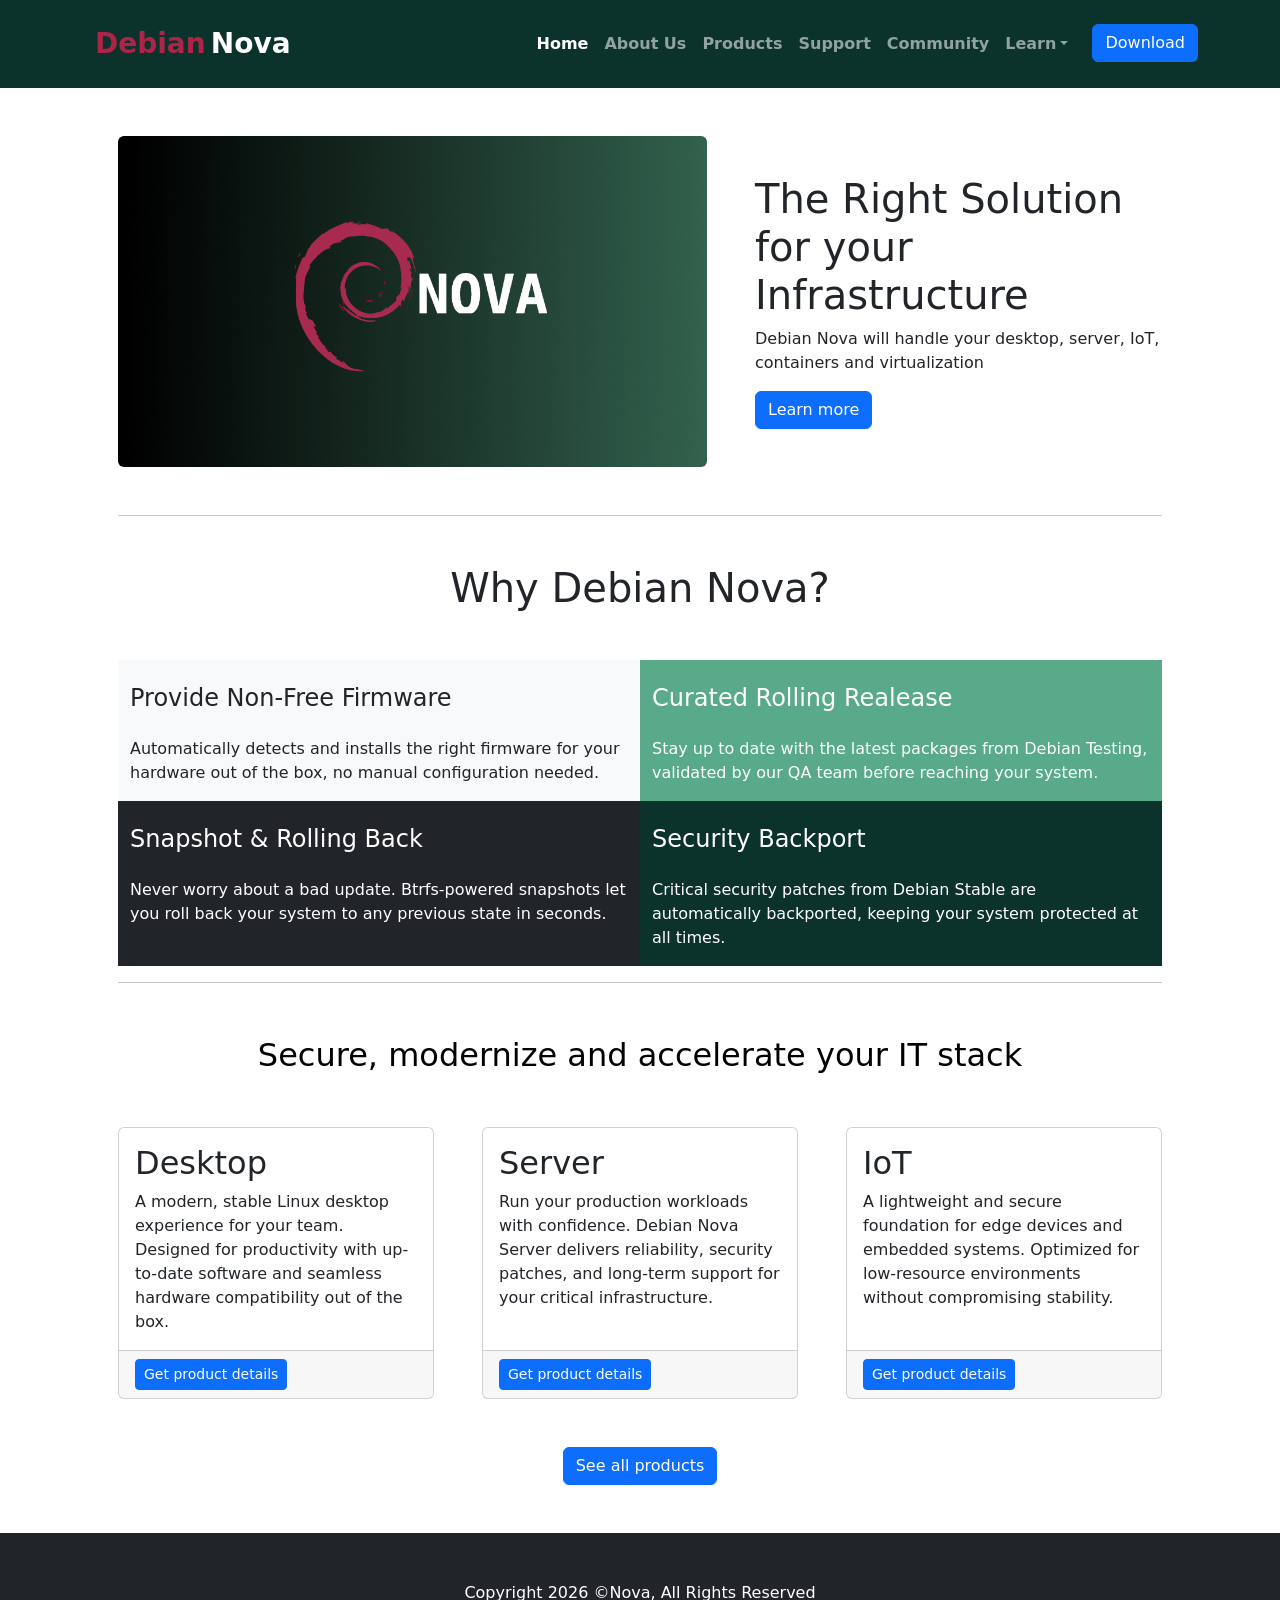
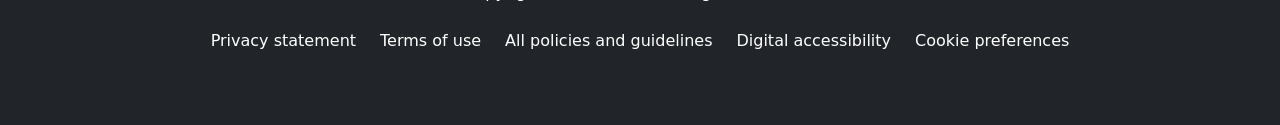
==== commit 311bc458: "mengganti value attribute href mengarah ke page 'Products'" ====
--- a/index.html
+++ b/index.html
@@ -89,7 +89,9 @@
 									A modern, stable Linux desktop experience for your team. Designed for productivity with up-to-date software and seamless hardware compatibility out of the box.
 								</p>
 							</div>
-							<div class="card-footer"><a class="btn btn-primary btn-sm" href="#!">Get product details</a></div>
+							<div class="card-footer">
+								<a class="btn btn-primary btn-sm" href="html/products.html#products">Get product details</a>
+							</div>
 						</div>
 					</div>
 					<div class="col-md-4 mb-5">
@@ -100,7 +102,9 @@
 									Run your production workloads with confidence. Debian Nova Server delivers reliability, security patches, and long-term support for your critical infrastructure.
 								</p>
 							</div>
-							<div class="card-footer"><a class="btn btn-primary btn-sm" href="#!">Get product details</a></div>
+							<div class="card-footer">
+								<a class="btn btn-primary btn-sm" href="html/products.html#products">Get product details</a>
+							</div>
 						</div>
 					</div>
 					<div class="col-md-4 mb-5">
@@ -111,12 +115,14 @@
 									A lightweight and secure foundation for edge devices and embedded systems. Optimized for low-resource environments without compromising stability.
 								</p>
 							</div>
-							<div class="card-footer"><a class="btn btn-primary btn-sm" href="#!">Get product details</a></div>
+							<div class="card-footer">
+								<a class="btn btn-primary btn-sm" href="html/products.html#products">Get product details</a>
+							</div>
 						</div>
 					</div>
 				</div>
 				<div class="d-flex justify-content-center">
-					<button class="btn btn-primary">See all products</button>
+					<a class="btn btn-primary" href="html/products.html#products">See all products</a>
 				</div>
 			</section>
 
